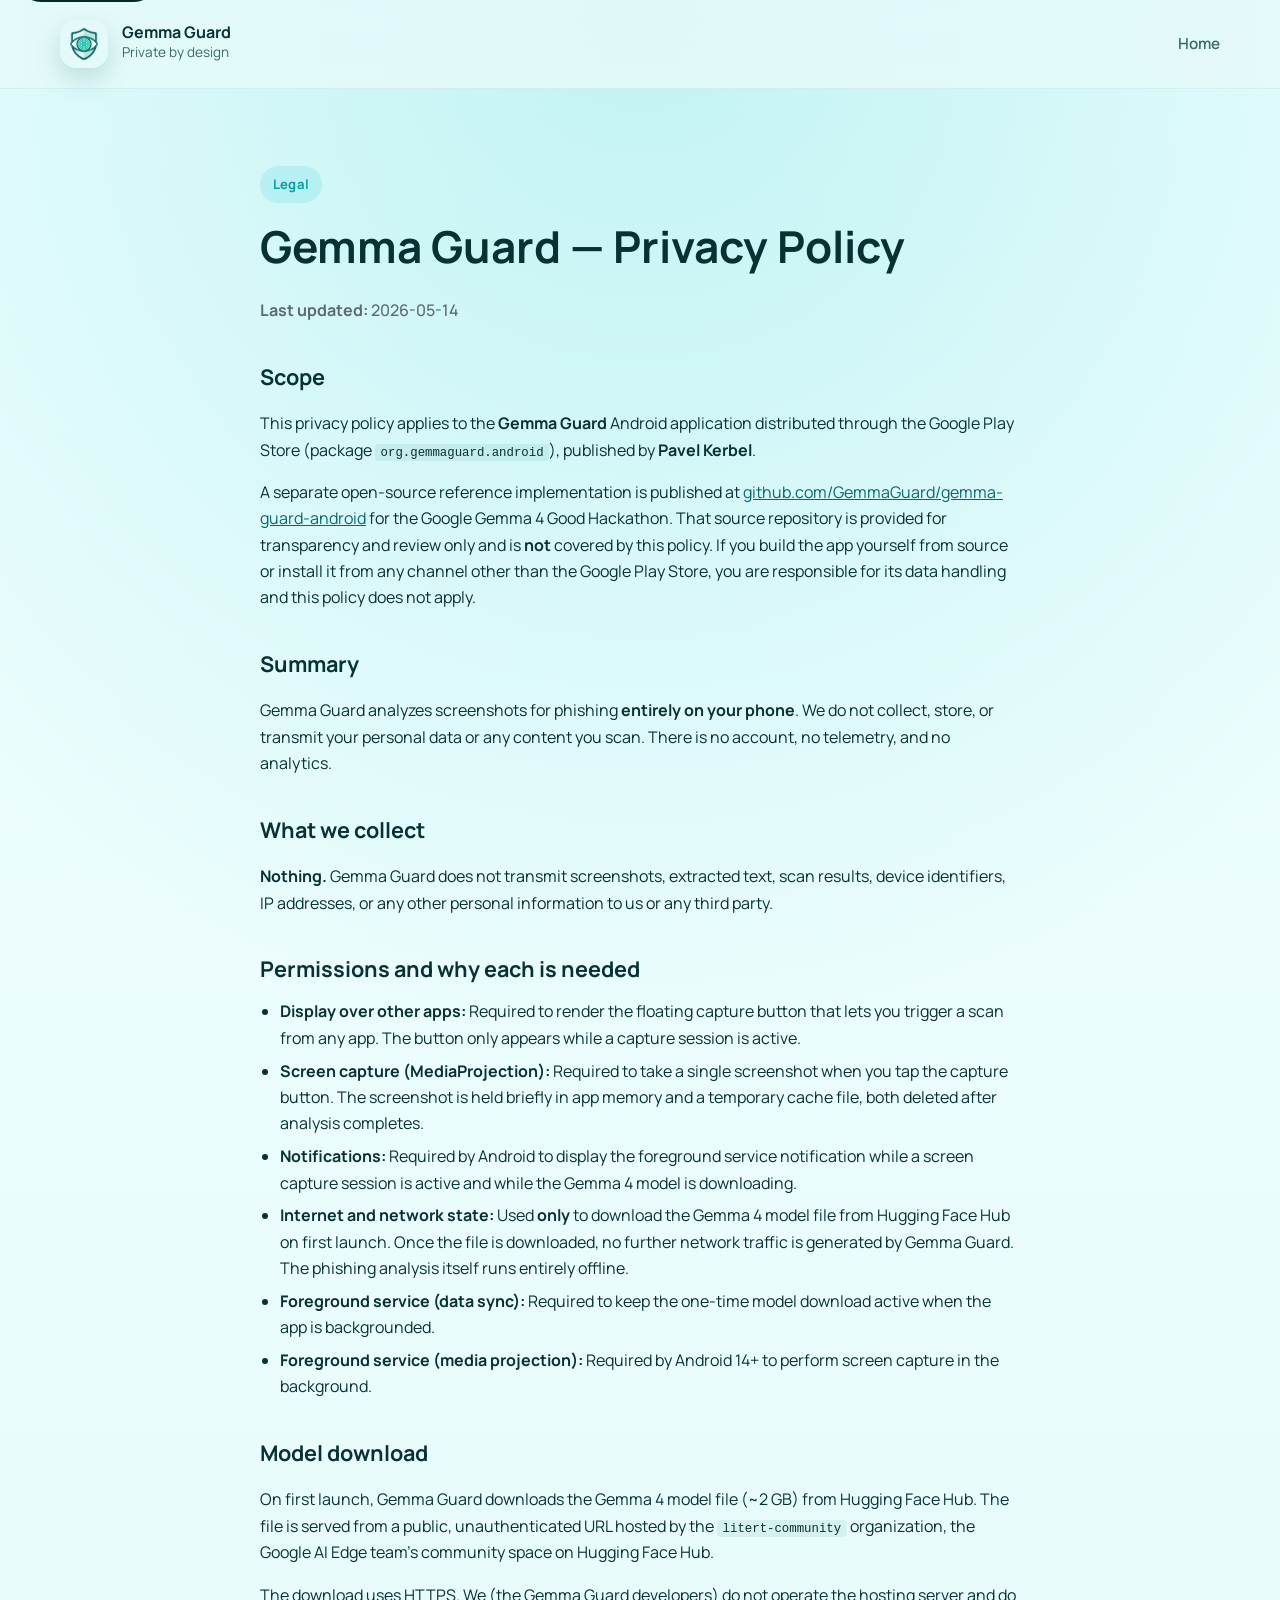
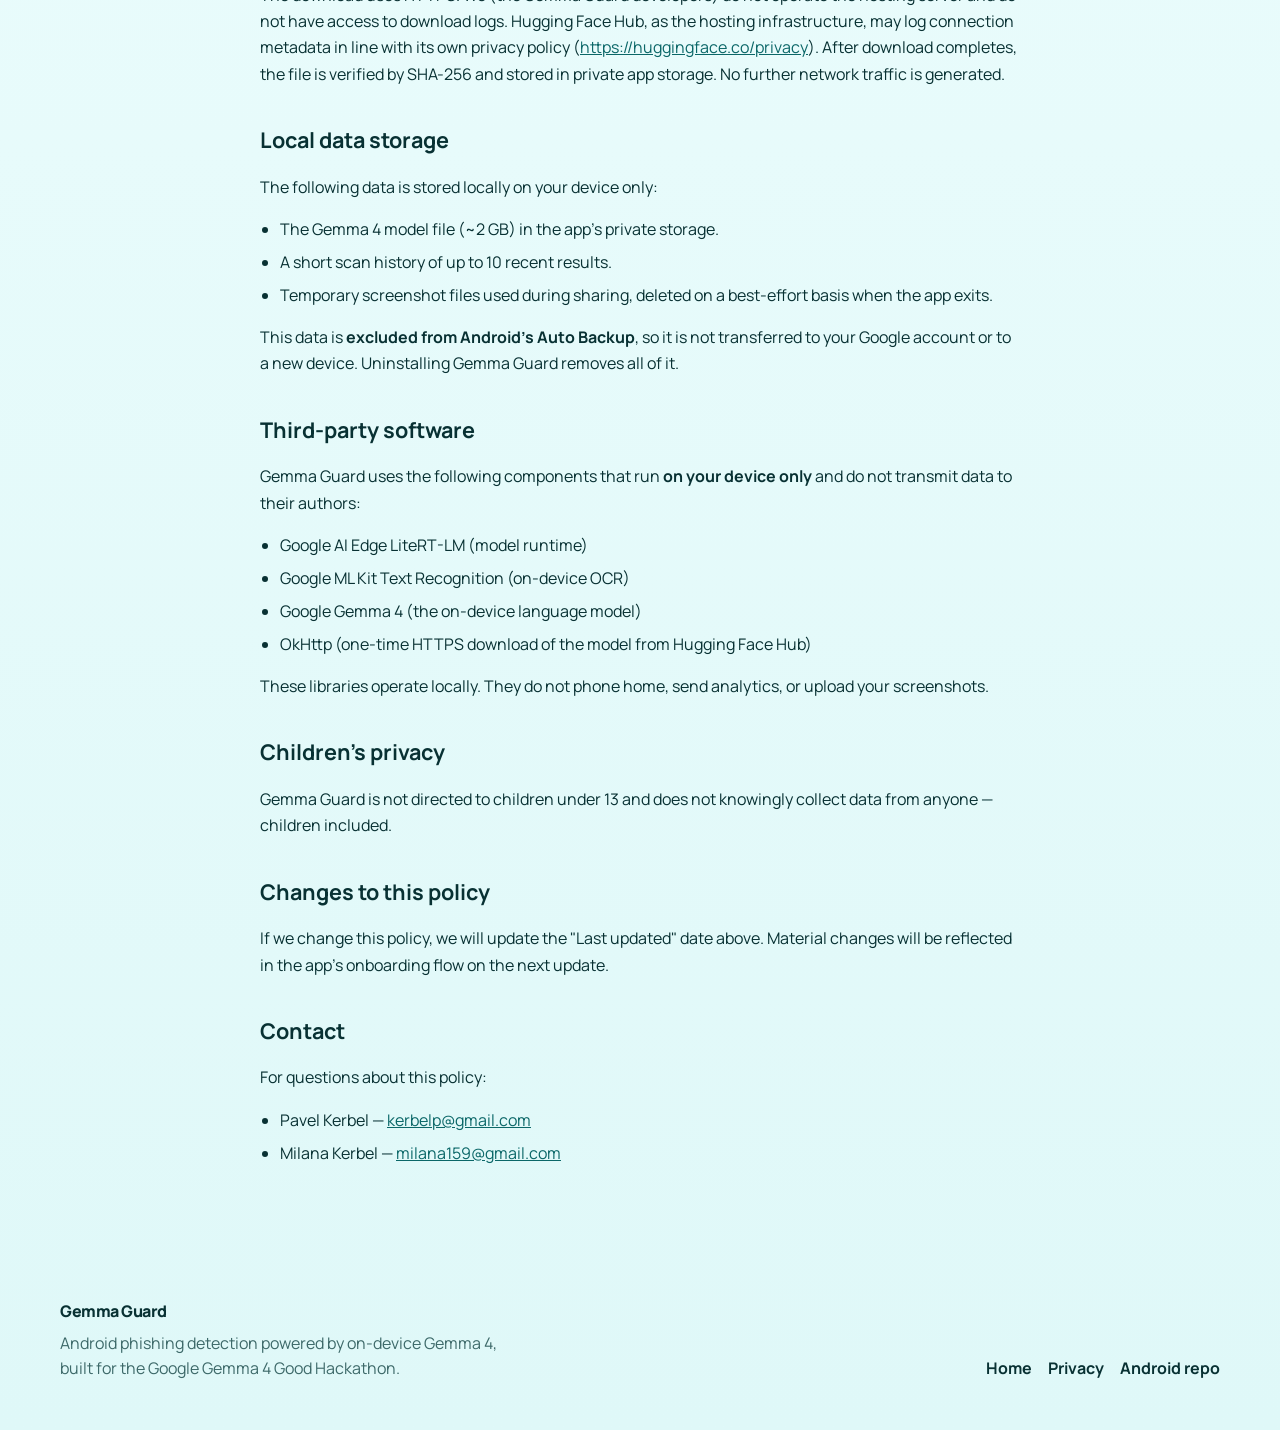
==== privacy.html @ 01c74ad3 "add privacy policy page for Play Store listing Co-Authored-By: Claude Opus 4.7 <noreply@anthropic.co" ====
<!DOCTYPE html>
<html lang="en">
  <head>
    <meta charset="utf-8" />
    <meta name="viewport" content="width=device-width, initial-scale=1" />
    <title>Privacy Policy — Gemma Guard</title>
    <meta
      name="description"
      content="Gemma Guard privacy policy. The app analyzes screenshots for phishing entirely on your phone. No accounts, no telemetry, no analytics."
    />
    <meta name="theme-color" content="#0b6768" />
    <meta name="robots" content="index,follow" />
    <link rel="canonical" href="https://gemmaguard.org/privacy.html" />

    <meta property="og:type" content="article" />
    <meta property="og:site_name" content="Gemma Guard" />
    <meta property="og:title" content="Privacy Policy — Gemma Guard" />
    <meta
      property="og:description"
      content="Gemma Guard analyzes screenshots for phishing entirely on your phone. No data collection, no telemetry."
    />
    <meta property="og:url" content="https://gemmaguard.org/privacy.html" />

    <link rel="icon" href="assets/favicon-gemma.ico" sizes="any" />
    <link rel="preconnect" href="https://fonts.googleapis.com" />
    <link rel="preconnect" href="https://fonts.gstatic.com" crossorigin />
    <link
      href="https://fonts.googleapis.com/css2?family=Manrope:wght@400;500;600;700;800&amp;display=swap"
      rel="stylesheet"
    />
    <link rel="stylesheet" href="styles.css" />
    <style>
      .legal-page {
        padding: clamp(3rem, 6vw, 5rem) 0;
      }
      .legal-page .container {
        max-width: 760px;
      }
      .legal-page h1 {
        font-size: clamp(2rem, 4vw, 2.75rem);
        margin: 0.5rem 0 1rem;
      }
      .legal-page .updated {
        color: var(--muted, #5b6b6b);
        font-weight: 500;
        margin-bottom: 2rem;
      }
      .legal-page h2 {
        margin-top: 2.25rem;
        margin-bottom: 0.75rem;
        font-size: 1.35rem;
      }
      .legal-page p,
      .legal-page li {
        line-height: 1.65;
        color: var(--text, #1a2a2a);
      }
      .legal-page ul {
        padding-left: 1.25rem;
        margin: 0.5rem 0 1rem;
      }
      .legal-page li + li {
        margin-top: 0.4rem;
      }
      .legal-page a {
        color: var(--brand, #0b6768);
      }
      .legal-page code {
        background: rgba(11, 103, 104, 0.08);
        padding: 0.1rem 0.35rem;
        border-radius: 4px;
        font-size: 0.95em;
      }
    </style>
  </head>
  <body>
    <a class="skip-link" href="#main">Skip to content</a>

    <header class="site-header" id="top">
      <div class="container header-inner">
        <a class="brand" href="/" aria-label="Gemma Guard home">
          <img
            class="brand-mark"
            src="assets/gemma-guard-logo-removebg.png"
            alt="Gemma Guard logo"
            width="48"
            height="48"
          />
          <span class="brand-text">
            <strong>Gemma Guard</strong>
            <span>Private by design</span>
          </span>
        </a>
        <nav class="site-nav" aria-label="Primary navigation">
          <a href="/">Home</a>
        </nav>
      </div>
    </header>

    <main id="main" class="legal-page">
      <div class="container">
        <span class="section-label">Legal</span>
        <h1>Gemma Guard — Privacy Policy</h1>
        <p class="updated"><strong>Last updated:</strong> 2026-05-14</p>

        <h2>Scope</h2>
        <p>
          This privacy policy applies to the <strong>Gemma Guard</strong>
          Android application distributed through the Google Play Store
          (package <code>org.gemmaguard.android</code>), published by
          <strong>Pavel Kerbel</strong>.
        </p>
        <p>
          A separate open-source reference implementation is published at
          <a href="https://github.com/GemmaGuard/gemma-guard-android" target="_blank" rel="noopener noreferrer">github.com/GemmaGuard/gemma-guard-android</a>
          for the Google Gemma 4 Good Hackathon. That source repository is
          provided for transparency and review only and is <strong>not</strong>
          covered by this policy. If you build the app yourself from source or
          install it from any channel other than the Google Play Store, you
          are responsible for its data handling and this policy does not
          apply.
        </p>

        <h2>Summary</h2>
        <p>
          Gemma Guard analyzes screenshots for phishing
          <strong>entirely on your phone</strong>. We do not collect, store, or
          transmit your personal data or any content you scan. There is no
          account, no telemetry, and no analytics.
        </p>

        <h2>What we collect</h2>
        <p>
          <strong>Nothing.</strong> Gemma Guard does not transmit screenshots,
          extracted text, scan results, device identifiers, IP addresses, or
          any other personal information to us or any third party.
        </p>

        <h2>Permissions and why each is needed</h2>
        <ul>
          <li>
            <strong>Display over other apps:</strong> Required to render the
            floating capture button that lets you trigger a scan from any app.
            The button only appears while a capture session is active.
          </li>
          <li>
            <strong>Screen capture (MediaProjection):</strong> Required to take
            a single screenshot when you tap the capture button. The screenshot
            is held briefly in app memory and a temporary cache file, both
            deleted after analysis completes.
          </li>
          <li>
            <strong>Notifications:</strong> Required by Android to display the
            foreground service notification while a screen capture session is
            active and while the Gemma 4 model is downloading.
          </li>
          <li>
            <strong>Internet and network state:</strong> Used <strong>only</strong>
            to download the Gemma 4 model file from Hugging Face Hub on first
            launch. Once the file is downloaded, no further network traffic is
            generated by Gemma Guard. The phishing analysis itself runs
            entirely offline.
          </li>
          <li>
            <strong>Foreground service (data sync):</strong> Required to keep
            the one-time model download active when the app is backgrounded.
          </li>
          <li>
            <strong>Foreground service (media projection):</strong> Required by
            Android 14+ to perform screen capture in the background.
          </li>
        </ul>

        <h2>Model download</h2>
        <p>
          On first launch, Gemma Guard downloads the Gemma 4 model file (~2 GB)
          from Hugging Face Hub. The file is served from a public,
          unauthenticated URL hosted by the <code>litert-community</code>
          organization, the Google AI Edge team's community space on Hugging
          Face Hub.
        </p>
        <p>
          The download uses HTTPS. We (the Gemma Guard developers) do not
          operate the hosting server and do not have access to download logs.
          Hugging Face Hub, as the hosting infrastructure, may log connection
          metadata in line with its own privacy policy
          (<a href="https://huggingface.co/privacy" target="_blank" rel="noopener noreferrer">https://huggingface.co/privacy</a>).
          After download completes, the file is verified by SHA-256 and stored
          in private app storage. No further network traffic is generated.
        </p>

        <h2>Local data storage</h2>
        <p>The following data is stored locally on your device only:</p>
        <ul>
          <li>The Gemma 4 model file (~2 GB) in the app's private storage.</li>
          <li>A short scan history of up to 10 recent results.</li>
          <li>
            Temporary screenshot files used during sharing, deleted on a
            best-effort basis when the app exits.
          </li>
        </ul>
        <p>
          This data is <strong>excluded from Android's Auto Backup</strong>, so
          it is not transferred to your Google account or to a new device.
          Uninstalling Gemma Guard removes all of it.
        </p>

        <h2>Third-party software</h2>
        <p>
          Gemma Guard uses the following components that run
          <strong>on your device only</strong> and do not transmit data to
          their authors:
        </p>
        <ul>
          <li>Google AI Edge LiteRT-LM (model runtime)</li>
          <li>Google ML Kit Text Recognition (on-device OCR)</li>
          <li>Google Gemma 4 (the on-device language model)</li>
          <li>OkHttp (one-time HTTPS download of the model from Hugging Face Hub)</li>
        </ul>
        <p>
          These libraries operate locally. They do not phone home, send
          analytics, or upload your screenshots.
        </p>

        <h2>Children's privacy</h2>
        <p>
          Gemma Guard is not directed to children under 13 and does not
          knowingly collect data from anyone — children included.
        </p>

        <h2>Changes to this policy</h2>
        <p>
          If we change this policy, we will update the "Last updated" date
          above. Material changes will be reflected in the app's onboarding
          flow on the next update.
        </p>

        <h2>Contact</h2>
        <p>For questions about this policy:</p>
        <ul>
          <li>Pavel Kerbel — <a href="mailto:kerbelp@gmail.com">kerbelp@gmail.com</a></li>
          <li>Milana Kerbel — <a href="mailto:milana159@gmail.com">milana159@gmail.com</a></li>
        </ul>
      </div>
    </main>

    <footer class="site-footer">
      <div class="container footer-inner">
        <div>
          <p class="footer-brand">Gemma Guard</p>
          <p class="footer-copy">
            Android phishing detection powered by on-device Gemma 4, built for the Google
            Gemma 4 Good Hackathon.
          </p>
        </div>
        <div class="footer-links">
          <a href="/">Home</a>
          <a href="/privacy.html">Privacy</a>
          <a href="https://github.com/GemmaGuard/gemma-guard-android" target="_blank" rel="noopener noreferrer">
            Android repo
          </a>
        </div>
      </div>
    </footer>
  </body>
</html>
---- styles.css ----
:root {
  --bg: #dff8f8;
  --bg-strong: #052729;
  --surface: rgba(255, 255, 255, 0.82);
  --surface-strong: #ffffff;
  --surface-dark: rgba(6, 43, 44, 0.76);
  --border: rgba(8, 102, 104, 0.14);
  --border-strong: rgba(16, 186, 189, 0.28);
  --text: #083133;
  --text-soft: #3d6969;
  --text-inverse: #effdfd;
  --primary: #12c7cd;
  --primary-strong: #089da2;
  --primary-soft: rgba(18, 199, 205, 0.14);
  --danger: #d34e4e;
  --danger-soft: rgba(211, 78, 78, 0.12);
  --shadow-lg: 0 32px 80px rgba(5, 52, 53, 0.16);
  --shadow-md: 0 18px 48px rgba(8, 76, 78, 0.12);
  --radius-xl: 32px;
  --radius-lg: 24px;
  --radius-md: 18px;
  --radius-sm: 14px;
  --container: min(1160px, calc(100vw - 2rem));
  --header-height: 88px;
}

*,
*::before,
*::after {
  box-sizing: border-box;
}

html {
  scroll-behavior: smooth;
}

body {
  margin: 0;
  min-width: 320px;
  font-family: "Manrope", "Avenir Next", "Segoe UI", sans-serif;
  background:
    radial-gradient(circle at top, rgba(18, 199, 205, 0.22), transparent 34%),
    linear-gradient(180deg, #f2ffff 0%, var(--bg) 100%);
  color: var(--text);
  line-height: 1.6;
}

img {
  display: block;
  max-width: 100%;
}

a {
  color: inherit;
}

button,
input,
textarea,
select {
  font: inherit;
}

code {
  padding: 0.12rem 0.4rem;
  border-radius: 999px;
  background: rgba(255, 255, 255, 0.1);
  font-size: 0.9em;
}

.container {
  width: var(--container);
  margin: 0 auto;
}

.section-pad {
  padding: 5.5rem 0;
}

.skip-link {
  position: absolute;
  left: 1rem;
  top: -3rem;
  z-index: 100;
  padding: 0.75rem 1rem;
  border-radius: 999px;
  background: var(--bg-strong);
  color: var(--text-inverse);
}

.skip-link:focus {
  top: 1rem;
}

.site-header {
  position: sticky;
  top: 0;
  z-index: 20;
  backdrop-filter: blur(18px);
  background: rgba(231, 251, 251, 0.8);
  border-bottom: 1px solid rgba(8, 102, 104, 0.08);
}

.header-inner {
  min-height: var(--header-height);
  display: flex;
  align-items: center;
  justify-content: space-between;
  gap: 1rem;
}

.brand {
  display: inline-flex;
  align-items: center;
  gap: 0.9rem;
  text-decoration: none;
}

.brand-mark {
  width: 48px;
  height: 48px;
  border-radius: 16px;
  box-shadow: 0 10px 26px rgba(12, 104, 102, 0.2);
}

.brand-text {
  display: inline-flex;
  flex-direction: column;
  gap: 0.1rem;
}

.brand-text strong {
  font-size: 1rem;
  line-height: 1;
}

.brand-text span:last-child {
  font-size: 0.85rem;
  color: var(--text-soft);
}

.site-nav {
  display: inline-flex;
  align-items: center;
  gap: 1.35rem;
}

.site-nav a {
  text-decoration: none;
  color: var(--text-soft);
  font-weight: 600;
  font-size: 0.95rem;
}

.site-nav a:hover,
.site-nav a:focus-visible {
  color: var(--text);
}

.nav-link-cta {
  padding: 0.8rem 1.1rem;
  border-radius: 999px;
  color: var(--bg-strong) !important;
  background: rgba(18, 199, 205, 0.16);
}

.menu-toggle {
  display: none;
  width: 48px;
  height: 48px;
  border: 1px solid rgba(7, 23, 22, 0.08);
  border-radius: 14px;
  background: rgba(255, 255, 255, 0.7);
  cursor: pointer;
}

.menu-toggle span {
  display: block;
  width: 18px;
  height: 2px;
  margin: 0 auto;
  background: var(--text);
  transition: transform 180ms ease, opacity 180ms ease;
}

.menu-toggle span + span {
  margin-top: 0.35rem;
}

.hero-section {
  position: relative;
  overflow: clip;
  padding: 4.5rem 0 4rem;
}

.hero-backdrop {
  position: absolute;
  inset: 0;
  background:
    radial-gradient(circle at 18% 18%, rgba(164, 255, 255, 0.18), transparent 26%),
    radial-gradient(circle at 78% 16%, rgba(103, 246, 248, 0.16), transparent 22%),
    radial-gradient(circle at 50% 50%, rgba(11, 145, 150, 0.16), transparent 58%),
    linear-gradient(135deg, #0fb9c0 0%, #14c8ce 42%, #15c4cb 100%);
}

.hero-backdrop::after {
  content: "";
  position: absolute;
  inset: 0;
  background:
    linear-gradient(90deg, rgba(3, 34, 37, 0.24) 0%, rgba(3, 34, 37, 0.14) 42%, rgba(3, 34, 37, 0.08) 100%),
    linear-gradient(180deg, rgba(2, 25, 27, 0.1) 0%, rgba(2, 25, 27, 0.02) 100%);
}

.hero-grid {
  position: relative;
  display: grid;
  grid-template-columns: minmax(0, 1.05fr) minmax(320px, 0.95fr);
  gap: 2rem;
  align-items: center;
}

.hero-copy,
.hero-media {
  position: relative;
  z-index: 1;
}

.hero-copy {
  color: var(--text-inverse);
  filter: drop-shadow(0 12px 28px rgba(2, 25, 27, 0.12));
}

.hero-section h1 {
  text-shadow:
    0 2px 0 rgba(2, 25, 27, 0.2),
    0 12px 28px rgba(2, 25, 27, 0.26),
    0 0 1px rgba(2, 25, 27, 0.3);
}

.eyebrow-row {
  display: flex;
  flex-wrap: wrap;
  gap: 0.75rem;
  margin-bottom: 1.5rem;
}

.eyebrow-badge,
.section-label,
.placeholder-pill {
  display: inline-flex;
  align-items: center;
  gap: 0.4rem;
  width: fit-content;
  padding: 0.5rem 0.8rem;
  border-radius: 999px;
  letter-spacing: 0.02em;
  font-size: 0.82rem;
  font-weight: 700;
}

.eyebrow-badge,
.placeholder-pill {
  background: rgba(2, 34, 37, 0.24);
  color: rgba(244, 255, 255, 0.96);
  border: 1px solid rgba(2, 25, 27, 0.26);
  box-shadow:
    inset 0 1px 0 rgba(255, 255, 255, 0.12),
    0 10px 22px rgba(2, 25, 27, 0.14);
  text-shadow: 0 1px 0 rgba(2, 25, 27, 0.26);
}

.hero-section h1,
.section-heading h2,
.final-cta-card h2,
.secondary-panel h2 {
  margin: 0;
  line-height: 1.02;
  letter-spacing: -0.04em;
}

.hero-section h1 {
  max-width: 11ch;
  font-size: clamp(3rem, 7vw, 5.75rem);
}

.hero-subheadline {
  max-width: 60ch;
  margin: 1.4rem 0 0;
  color: rgba(244, 255, 255, 0.92);
  font-size: 1.1rem;
  text-shadow: 0 2px 14px rgba(2, 25, 27, 0.22);
}

.hero-note {
  max-width: 54ch;
  margin: 1rem 0 0;
  color: rgba(244, 255, 255, 0.88);
  font-weight: 600;
}

.hero-actions,
.final-cta-actions {
  display: flex;
  flex-wrap: wrap;
  gap: 0.9rem;
  margin-top: 2rem;
}

.button {
  display: inline-flex;
  align-items: center;
  justify-content: center;
  min-height: 52px;
  padding: 0.9rem 1.35rem;
  border-radius: 999px;
  font-weight: 700;
  text-decoration: none;
  transition:
    transform 180ms ease,
    background-color 180ms ease,
    border-color 180ms ease,
    box-shadow 180ms ease;
}

.button:hover,
.button:focus-visible {
  transform: translateY(-1px);
}

.button-primary {
  background: linear-gradient(135deg, #29d9de 0%, #10bcc2 100%);
  color: #f7fffe;
  border: 1px solid rgba(3, 46, 49, 0.34);
  box-shadow:
    inset 0 1px 0 rgba(255, 255, 255, 0.18),
    0 18px 40px rgba(16, 188, 194, 0.24),
    0 8px 22px rgba(2, 25, 27, 0.18);
  text-shadow: 0 1px 0 rgba(2, 25, 27, 0.28);
}

.button-secondary {
  border: 1px solid rgba(18, 199, 205, 0.2);
  background: rgba(18, 199, 205, 0.1);
  color: var(--text);
}

.hero-section .button-secondary {
  border: 1px solid rgba(2, 25, 27, 0.34);
  background: rgba(2, 34, 37, 0.28);
  color: var(--text-inverse);
  box-shadow:
    inset 0 1px 0 rgba(255, 255, 255, 0.1),
    0 10px 24px rgba(2, 25, 27, 0.16);
  text-shadow: 0 1px 0 rgba(2, 25, 27, 0.26);
}

.button-secondary.is-disabled,
.footer-links a.is-disabled {
  display: none;
}

.proof-points {
  display: grid;
  grid-template-columns: repeat(2, minmax(0, max-content));
  gap: 0.75rem 1rem;
  margin: 2rem 0 0;
  padding: 0;
  list-style: none;
}

.proof-points li {
  padding: 0.8rem 0.95rem;
  border-radius: 16px;
  border: 1px solid rgba(2, 25, 27, 0.24);
  background: rgba(2, 34, 37, 0.24);
  color: rgba(244, 255, 255, 0.96);
  font-weight: 600;
  box-shadow:
    inset 0 1px 0 rgba(255, 255, 255, 0.08),
    0 10px 20px rgba(2, 25, 27, 0.12);
  text-shadow: 0 1px 0 rgba(2, 25, 27, 0.24);
}

.video-shell {
  padding: 1.15rem;
  border-radius: var(--radius-xl);
  background: linear-gradient(180deg, rgba(2, 34, 37, 0.24), rgba(255, 255, 255, 0.08));
  border: 1px solid rgba(255, 255, 255, 0.14);
  box-shadow: var(--shadow-lg);
}

.video-meta {
  padding: 0.4rem 0.3rem 1rem;
}

.video-label {
  margin: 0;
  font-size: 0.82rem;
  letter-spacing: 0.04em;
  text-transform: uppercase;
  color: rgba(244, 255, 255, 0.76);
}

.video-caption {
  margin: 0.4rem 0 0;
  color: rgba(244, 255, 255, 0.94);
  font-size: 1rem;
}

.video-frame {
  position: relative;
  aspect-ratio: 16 / 9;
  overflow: hidden;
  border-radius: 24px;
  background:
    radial-gradient(circle at top, rgba(76, 236, 236, 0.2), transparent 35%),
    linear-gradient(180deg, rgba(6, 42, 44, 0.94), rgba(4, 73, 77, 0.98));
  border: 1px solid rgba(255, 255, 255, 0.08);
}

.video-frame iframe {
  width: 100%;
  height: 100%;
  border: 0;
}

.section-label {
  background: var(--primary-soft);
  color: var(--primary-strong);
}

.section-heading {
  display: grid;
  gap: 1rem;
}

.section-heading-wide {
  max-width: 48rem;
  margin-bottom: 2.25rem;
}

.section-heading h2,
.final-cta-card h2,
.secondary-panel h2 {
  font-size: clamp(2rem, 4vw, 3.25rem);
}

.section-heading p,
.story-card p,
.feature-card p,
.highlight-card p,
.secondary-panel p,
.final-cta-card p {
  margin: 0;
  color: var(--text-soft);
  font-size: 1.02rem;
}

.two-column {
  display: grid;
  grid-template-columns: minmax(0, 0.95fr) minmax(0, 1.05fr);
  gap: 2rem;
  align-items: start;
}

.story-section {
  position: relative;
}

.story-card,
.feature-card,
.highlight-card,
.secondary-panel,
.final-cta-card,
.shot-card,
.step-card {
  border-radius: var(--radius-lg);
  border: 1px solid var(--border);
  background: var(--surface);
  backdrop-filter: blur(16px);
  box-shadow: var(--shadow-md);
}

.story-card {
  padding: 2rem;
  display: grid;
  gap: 1rem;
}

.steps-grid,
.difference-grid,
.gallery-grid,
.highlights-grid,
.why-grid,
.use-cases-grid,
.faq-grid,
.hackathon-points {
  display: grid;
  gap: 1rem;
  padding: 0;
  list-style: none;
}

.steps-grid {
  grid-template-columns: repeat(4, minmax(0, 1fr));
}

.step-card {
  padding: 1.5rem;
}

.step-card h3,
.feature-card h3,
.highlight-card h3,
.shot-card figcaption {
  margin: 0;
  font-size: 1.05rem;
  letter-spacing: -0.02em;
}

.step-card p {
  margin: 0.8rem 0 0;
  color: var(--text-soft);
}

.step-icon {
  width: 56px;
  height: 56px;
  display: grid;
  place-items: center;
  margin-bottom: 1rem;
  border-radius: 18px;
  background: linear-gradient(135deg, rgba(41, 217, 222, 0.18), rgba(16, 188, 194, 0.08));
  color: var(--primary-strong);
}

.step-icon svg {
  width: 30px;
  height: 30px;
  fill: none;
  stroke: currentColor;
  stroke-linecap: round;
  stroke-linejoin: round;
  stroke-width: 2;
}

.difference-section {
  background:
    radial-gradient(circle at top, rgba(18, 199, 205, 0.12), transparent 30%),
    linear-gradient(180deg, rgba(255, 255, 255, 0.4), rgba(255, 255, 255, 0));
}

.difference-grid {
  grid-template-columns: repeat(3, minmax(0, 1fr));
}

.why-grid {
  grid-template-columns: repeat(3, minmax(0, 1fr));
}

.feature-card,
.highlight-card {
  padding: 1.5rem;
  display: grid;
  gap: 0.8rem;
}

.use-cases-grid {
  grid-template-columns: repeat(4, minmax(0, 1fr));
}

.feature-card-emphasis {
  background: linear-gradient(180deg, rgba(18, 199, 205, 0.16), rgba(255, 255, 255, 0.84));
  border-color: var(--border-strong);
}

.gallery-strip {
  position: relative;
}

.gallery-strip::before,
.gallery-strip::after {
  content: "";
  position: absolute;
  top: 0;
  bottom: 0;
  width: 42px;
  z-index: 2;
  pointer-events: none;
  opacity: 0;
  transition: opacity 180ms ease;
}

.gallery-strip::before {
  left: 0;
  background: linear-gradient(90deg, rgba(223, 248, 248, 0.96) 0%, rgba(223, 248, 248, 0) 100%);
}

.gallery-strip::after {
  right: 0;
  background: linear-gradient(270deg, rgba(223, 248, 248, 0.96) 0%, rgba(223, 248, 248, 0) 100%);
}

.gallery-strip.is-overflowing.show-left::before,
.gallery-strip.is-overflowing.show-right::after {
  opacity: 1;
}

.gallery-grid {
  grid-template-columns: repeat(4, minmax(0, 1fr));
  align-items: start;
  justify-items: center;
}

.shot-card {
  width: min(100%, 236px);
  margin: 0 auto;
  padding: 0.75rem;
}

.shot-frame {
  overflow: hidden;
  border-radius: 20px;
  border: 1px solid rgba(18, 199, 205, 0.12);
  background:
    radial-gradient(circle at top, rgba(18, 199, 205, 0.16), transparent 34%),
    linear-gradient(180deg, #effefe 0%, #def7f8 100%);
  aspect-ratio: 9 / 19;
  max-height: 440px;
  display: flex;
  align-items: center;
  justify-content: center;
  padding: 0.55rem;
}

.shot-frame-warning {
  background:
    radial-gradient(circle at top, rgba(211, 78, 78, 0.14), transparent 30%),
    linear-gradient(180deg, #fff2f2 0%, #f8e7e7 100%);
}

.shot-frame img {
  width: 100%;
  height: 100%;
  object-fit: contain;
  object-position: center top;
  border-radius: 16px;
}

.shot-card figcaption {
  padding: 0.8rem 0.35rem 0.1rem;
  color: var(--text);
  text-align: center;
}

.highlights-grid {
  grid-template-columns: repeat(5, minmax(0, 1fr));
}

.hackathon-section {
  padding-top: 2rem;
}

.secondary-panel,
.final-cta-card {
  padding: clamp(1.6rem, 4vw, 2.6rem);
}

.secondary-panel {
  display: grid;
  grid-template-columns: minmax(0, 0.85fr) minmax(0, 1.15fr);
  gap: 2rem;
}

.final-cta-section {
  padding-top: 2.5rem;
}

.final-cta-card {
  display: grid;
  grid-template-columns: minmax(0, 1fr) auto;
  gap: 2rem;
  align-items: center;
  background:
    radial-gradient(circle at top right, rgba(18, 199, 205, 0.16), transparent 30%),
    rgba(255, 255, 255, 0.88);
}

.hackathon-copy {
  display: grid;
  gap: 1rem;
  align-content: start;
}

.hackathon-points {
  gap: 0.75rem;
}

.hackathon-points li {
  padding: 0.95rem 1rem;
  border-radius: 16px;
  border: 1px solid var(--border);
  background: rgba(255, 255, 255, 0.55);
  color: var(--text);
  font-weight: 600;
}

.faq-grid {
  grid-template-columns: repeat(2, minmax(0, 1fr));
}

.faq-item {
  padding: 1.25rem 1.35rem;
  border-radius: var(--radius-md);
  border: 1px solid var(--border);
  background: rgba(255, 255, 255, 0.72);
  box-shadow: var(--shadow-md);
}

.faq-item summary {
  cursor: pointer;
  font-weight: 700;
  list-style: none;
}

.faq-item summary::-webkit-details-marker {
  display: none;
}

.faq-item p {
  margin: 0.85rem 0 0;
  color: var(--text-soft);
}

.site-footer {
  padding: 2.5rem 0 3rem;
}

.footer-inner {
  display: grid;
  grid-template-columns: minmax(0, 1fr) auto;
  gap: 1rem 2rem;
  align-items: end;
}

.footer-brand,
.footer-note {
  margin: 0;
}

.footer-brand {
  font-weight: 800;
  letter-spacing: -0.03em;
}

.footer-copy {
  margin: 0.4rem 0 0;
  max-width: 44ch;
  color: var(--text-soft);
}

.footer-links {
  display: inline-flex;
  flex-wrap: wrap;
  justify-content: flex-end;
  gap: 1rem;
}

.footer-links a {
  text-decoration: none;
  font-weight: 700;
}

.footer-note {
  grid-column: 1 / -1;
  color: var(--text-soft);
}

@media (max-width: 1080px) {
  .hero-grid,
  .two-column,
  .secondary-panel,
  .final-cta-card {
    grid-template-columns: 1fr;
  }

  .steps-grid,
  .difference-grid,
  .why-grid {
    grid-template-columns: repeat(2, minmax(0, 1fr));
  }

  .highlights-grid {
    grid-template-columns: repeat(3, minmax(0, 1fr));
  }

  .use-cases-grid,
  .faq-grid {
    grid-template-columns: repeat(2, minmax(0, 1fr));
  }
}

@media (max-width: 980px) {
  :root {
    --header-height: 78px;
  }

  .menu-toggle {
    display: inline-block;
  }

  .site-nav {
    position: absolute;
    top: calc(100% + 0.75rem);
    left: 1rem;
    right: 1rem;
    display: grid;
    gap: 0.2rem;
    padding: 0.8rem;
    border-radius: 24px;
    border: 1px solid rgba(8, 102, 104, 0.1);
    background: rgba(240, 254, 254, 0.98);
    box-shadow: var(--shadow-md);
    opacity: 0;
    pointer-events: none;
    transform: translateY(-8px);
    transition:
      opacity 180ms ease,
      transform 180ms ease;
  }

  .site-nav a {
    padding: 0.85rem 1rem;
    border-radius: 14px;
  }

  .site-nav a:hover,
  .site-nav a:focus-visible {
    background: rgba(18, 199, 205, 0.1);
  }

  .site-header.is-open .site-nav {
    opacity: 1;
    pointer-events: auto;
    transform: translateY(0);
  }

  .site-header.is-open .menu-toggle span:first-child {
    transform: translateY(4px) rotate(45deg);
  }

  .site-header.is-open .menu-toggle span:last-child {
    transform: translateY(-4px) rotate(-45deg);
  }

  .hero-section {
    padding-top: 3rem;
  }

  .hero-section h1 {
    max-width: 12ch;
  }

  .highlights-grid,
  .faq-grid {
    grid-template-columns: repeat(2, minmax(0, 1fr));
  }

  .gallery-grid {
    grid-auto-flow: column;
    grid-auto-columns: minmax(220px, 64vw);
    grid-template-columns: none;
    justify-items: stretch;
    gap: 0.9rem;
    overflow-x: auto;
    overscroll-behavior-x: contain;
    padding-bottom: 0.5rem;
    scroll-snap-type: x mandatory;
    scrollbar-width: none;
    -webkit-overflow-scrolling: touch;
  }

  .gallery-grid::-webkit-scrollbar {
    display: none;
  }

  .gallery-strip {
    padding-inline: 0;
  }

  .shot-card {
    width: auto;
    margin: 0;
    scroll-snap-align: center;
  }
}

@media (max-width: 620px) {
  .section-pad {
    padding: 4rem 0;
  }

  .hero-grid {
    gap: 1.5rem;
  }

  .proof-points,
  .steps-grid,
  .difference-grid,
  .why-grid,
  .use-cases-grid,
  .highlights-grid,
  .faq-grid {
    grid-template-columns: 1fr;
  }

  .gallery-grid {
    grid-auto-columns: minmax(200px, 72vw);
  }

  .video-shell,
  .story-card,
  .step-card,
  .feature-card,
  .highlight-card,
  .secondary-panel,
  .final-cta-card,
  .shot-card {
    border-radius: 22px;
  }

  .video-frame {
    aspect-ratio: 16 / 11;
  }

  .footer-inner {
    grid-template-columns: 1fr;
    align-items: start;
  }

  .footer-links {
    justify-content: flex-start;
  }
}

@media (prefers-reduced-motion: reduce) {
  html {
    scroll-behavior: auto;
  }

  *,
  *::before,
  *::after {
    animation-duration: 0.01ms !important;
    animation-iteration-count: 1 !important;
    transition-duration: 0.01ms !important;
  }
}
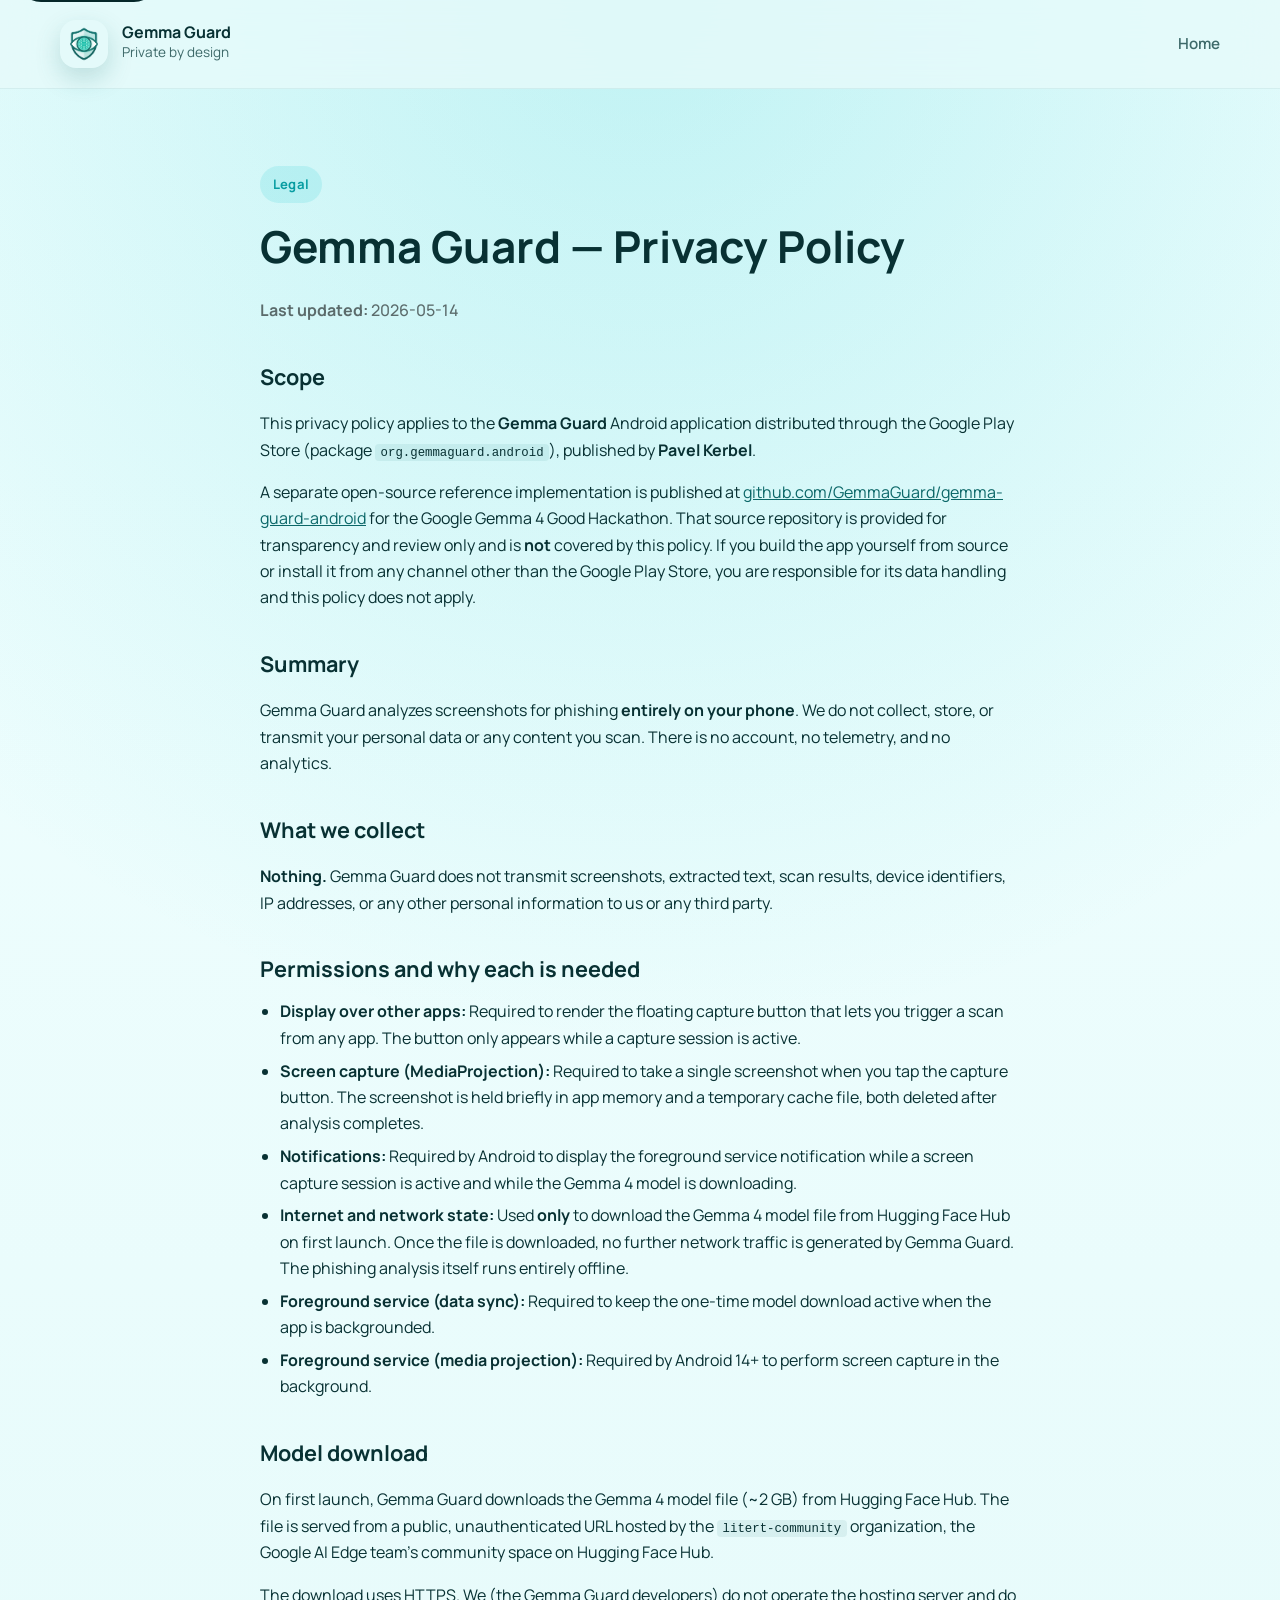
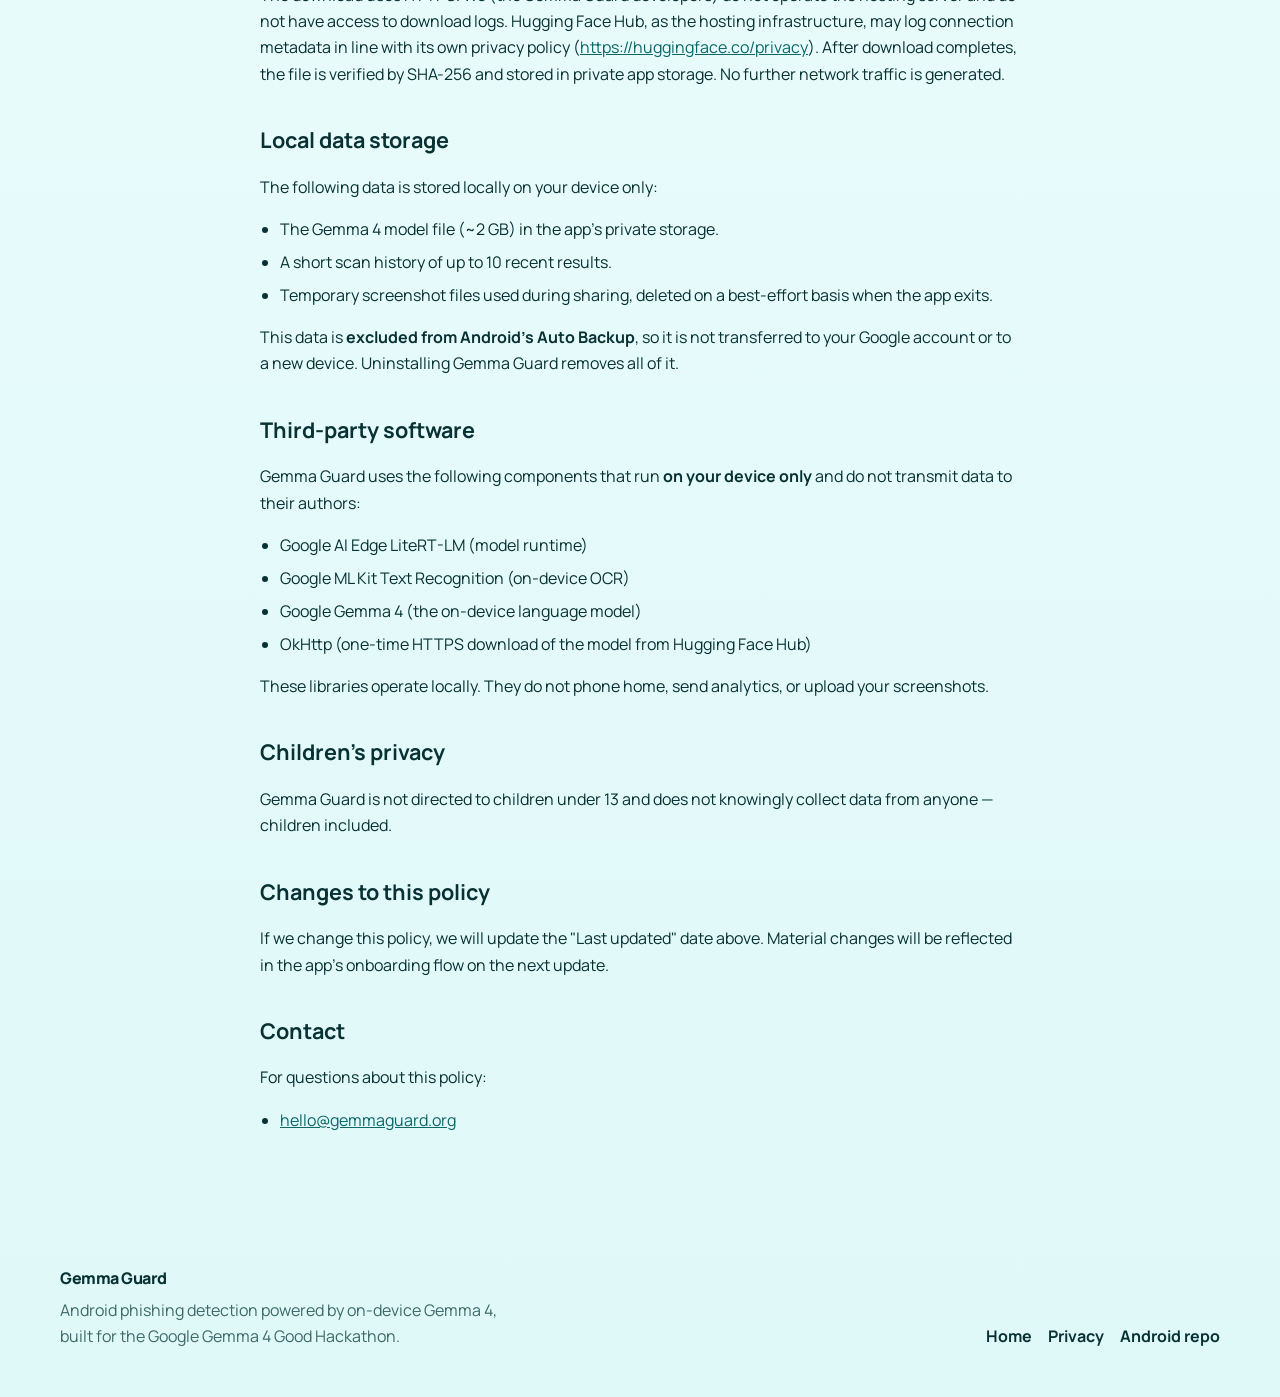
==== commit ccc01abe: "use hello@gemmaguard.org as privacy contact Co-Authored-By: Claude Opus 4.7 <noreply@anthropic.com>" ====
--- a/privacy.html
+++ b/privacy.html
@@ -238,8 +238,7 @@
         <h2>Contact</h2>
         <p>For questions about this policy:</p>
         <ul>
-          <li>Pavel Kerbel — <a href="mailto:kerbelp@gmail.com">kerbelp@gmail.com</a></li>
-          <li>Milana Kerbel — <a href="mailto:milana159@gmail.com">milana159@gmail.com</a></li>
+          <li><a href="mailto:hello@gemmaguard.org">hello@gemmaguard.org</a></li>
         </ul>
       </div>
     </main>
